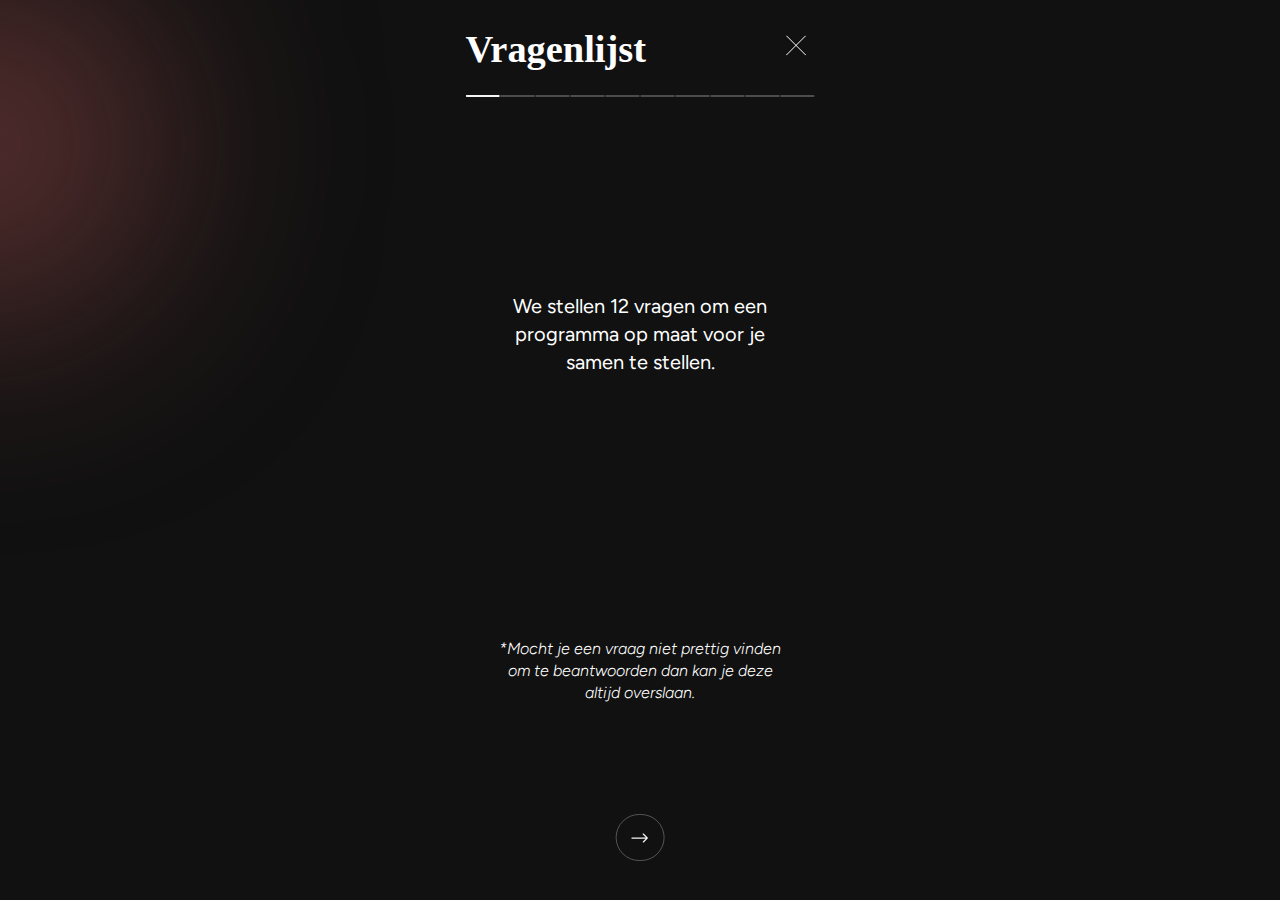
==== intro.html @ 3a5cc45b "***" ====
<!DOCTYPE html>
<html lang="en">
<head>
    <meta charset="UTF-8">
    <meta name="viewport" content="width=device-width, initial-scale=1.0">
    <title>Document</title>

    <link rel="stylesheet" href="components.css">
    <link rel="stylesheet" href="intro.css">
</head>
<body>

    <section>
        <header>
            <h1>Vragenlijst</h1>
            <a class="quit" href=""><img src="assets/quit.svg" alt="afsluitenbutton"></a>
        </header>
        <img class="progressionbar" src="assets/progressionbar.svg" alt="progressionbar">
    </section>

    <article>
        <p class="intro-article">We stellen 12 vragen om een programma op maat voor je samen te stellen.</p>
        <p class="disclaimer-article">*Mocht je een vraag niet prettig vinden om te beantwoorden dan kan je deze altijd overslaan. </p>
    </article>

    <a class="arrow" href="vraag1.html"><img src="assets/arrowright.svg" alt="verderbutton"></a>

    <img class="redmesh" src="assets/redmesh.svg" alt="">

</body>
</html>
---- components.css ----
/* fonts */
@import url('https://fonts.googleapis.com/css2?family=Figtree:ital,wght@0,300..900;1,300..900&display=swap');

@font-face {
    font-family: 'Calvino Grande';
    src: url(fonts/Calvino-Grande-Variable-trial.ttf);    
}

body {
    font-family: Figtree;
    background-color: #111;
    color: white;

    margin: 0;
}
---- intro.css ----
/* header */
section {
    position: absolute;
    left: 50%;
    transform: translate(-50%);

    margin-top: 1.7rem;

    width: auto;
    height: auto;
}

header {
    font-family: calvino grande;
    font-size: 1.2rem;
}

h1 {
    margin-top: 0;
    margin-bottom: 0.7rem;
}

.quit {
    position: absolute;
    right: 0.5rem;
    top: 0.5rem;
}



/* middelste stuk text */
.intro-article {
    position: absolute;
    left: 50%;
    bottom: 56%;
    transform: translate(-50%);
    width: 18.625rem;

    text-align: center;
    font-size: 1.25rem;
    line-height: 140%;
}

/* onderste stuk text */
.disclaimer-article {
    position: absolute;
    left: 50%;
    bottom: 20%;
    transform: translate(-50%);
    width: 18.625rem;

    text-align: center;
    font-style: italic;
    font-size: 1rem;
    font-weight: 300;
    line-height: 137.5%;
}

/* knop */
.arrow {
    color: white;
    outline: 1px solid #555555;

    padding: 0.8rem 0.9rem;
    border-radius: 9999rem;

    /* positioneren */
    position: absolute;
    left: 50%;
    bottom: 2.5rem;
    transform: translate(-50%);  
    z-index: 1; 

    cursor: pointer; 
}

.redmesh {
    position: absolute;
    top: 0;
    left: -10rem;

    filter: blur(5rem);
    scale: 130%;
    z-index: -1;
}
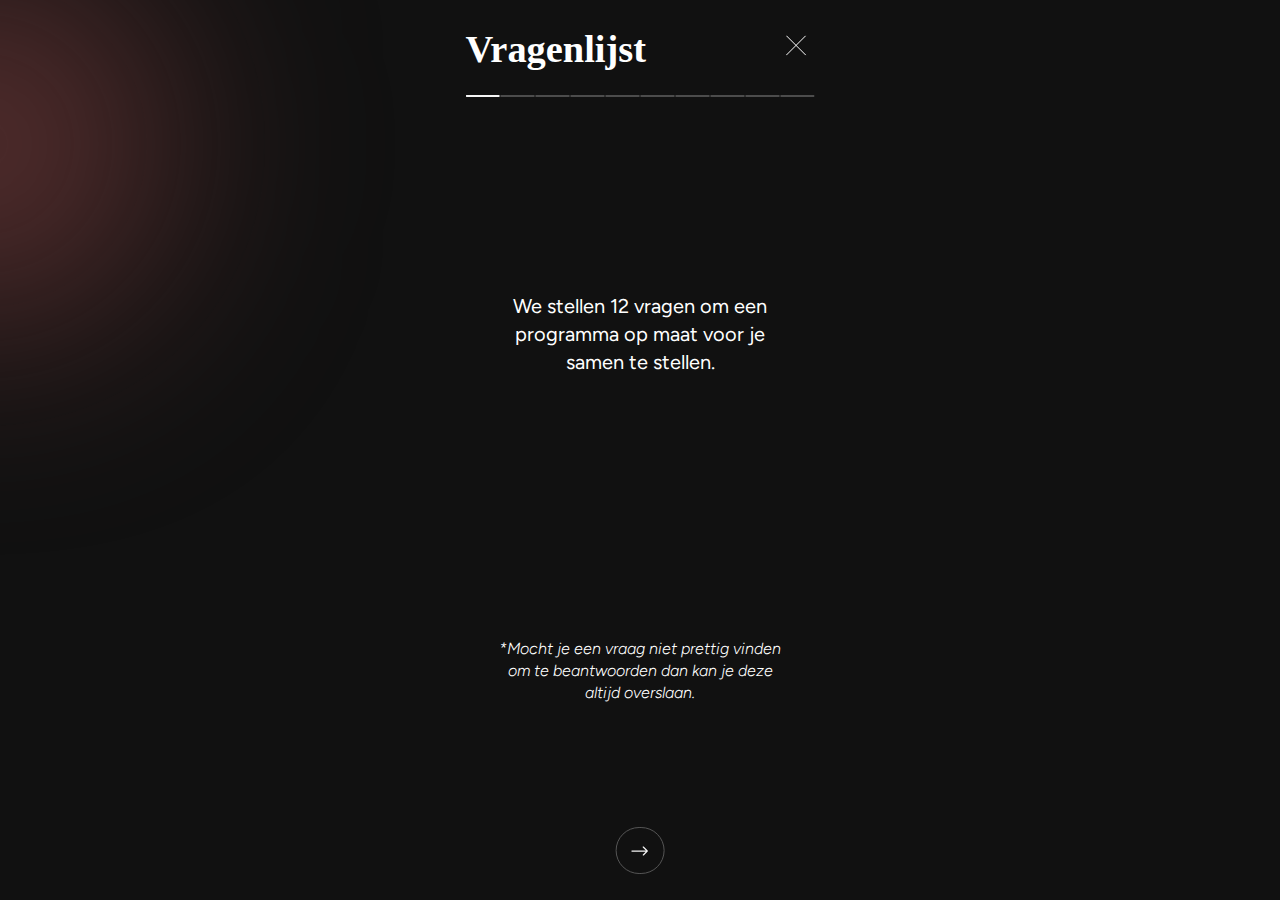
==== commit 5a2b3ec5: "button hoogte fix" ====
--- a/intro.html
+++ b/intro.html
@@ -23,7 +23,9 @@
         <p class="disclaimer-article">*Mocht je een vraag niet prettig vinden om te beantwoorden dan kan je deze altijd overslaan. </p>
     </article>
 
+    <div class="links">
     <a class="arrow" href="vraag1.html"><img src="assets/arrowright.svg" alt="verderbutton"></a>
+    </div>
 
     <img class="redmesh" src="assets/redmesh.svg" alt="">
 
--- a/intro.css
+++ b/intro.css
@@ -57,19 +57,22 @@
 }
 
 /* knop */
+.links {
+    /* positioneren */
+    position: absolute;
+    left: 50%;
+    bottom: 2.5rem;
+    transform: translate(-50%);  
+    z-index: 1; 
+    width: max-content;
+}
+
 .arrow {
     color: white;
     outline: 1px solid #555555;
 
     padding: 0.8rem 0.9rem;
     border-radius: 9999rem;
-
-    /* positioneren */
-    position: absolute;
-    left: 50%;
-    bottom: 2.5rem;
-    transform: translate(-50%);  
-    z-index: 1; 
 
     cursor: pointer; 
 }
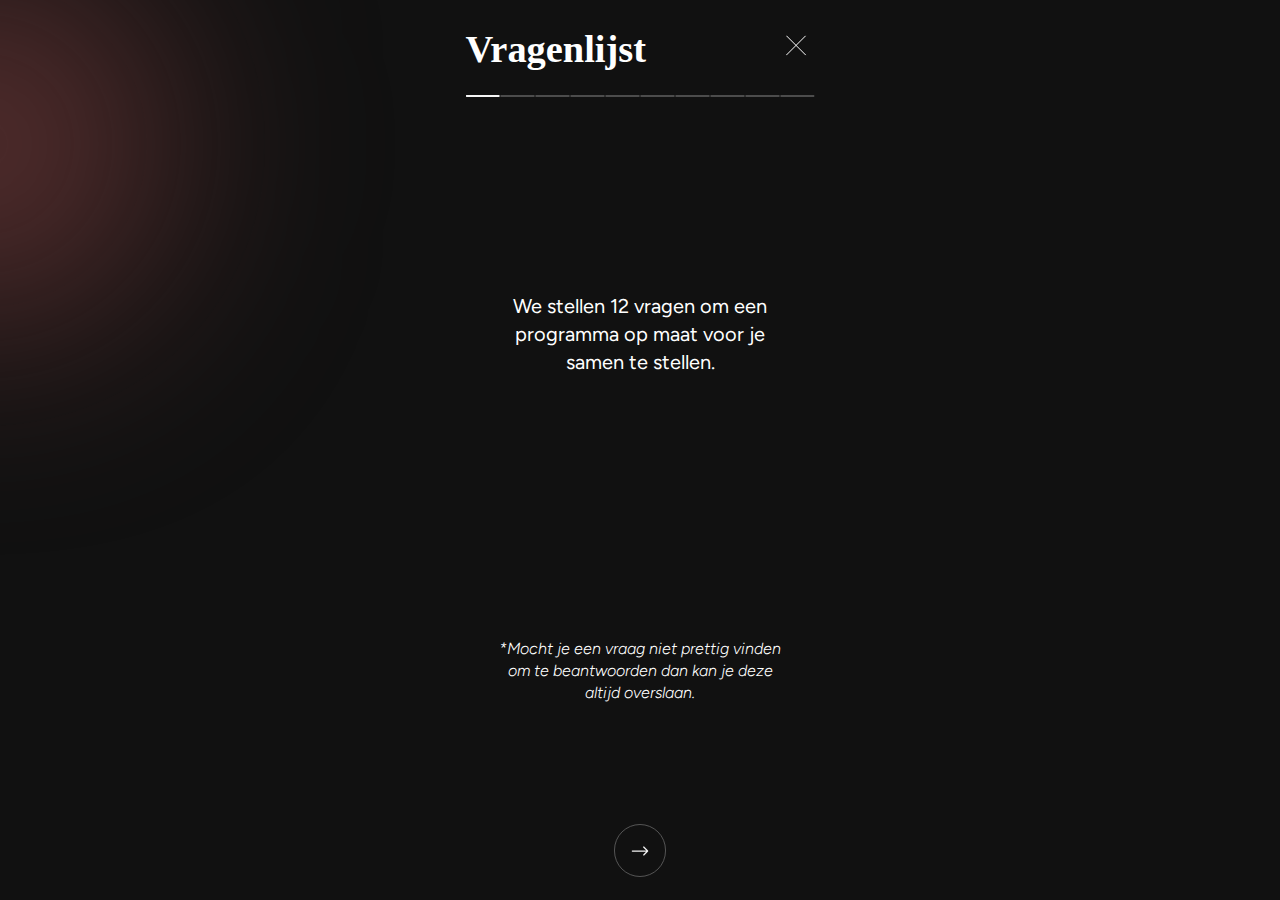
==== commit 85f2981f: "Issue #2 verwerkt" ====
--- a/intro.html
+++ b/intro.html
@@ -1,5 +1,5 @@
 <!DOCTYPE html>
-<html lang="en">
+<html lang="nl">
 <head>
     <meta charset="UTF-8">
     <meta name="viewport" content="width=device-width, initial-scale=1.0">
@@ -18,10 +18,10 @@
         <img class="progressionbar" src="assets/progressionbar.svg" alt="progressionbar">
     </section>
 
-    <article>
+    <aside>
         <p class="intro-article">We stellen 12 vragen om een programma op maat voor je samen te stellen.</p>
         <p class="disclaimer-article">*Mocht je een vraag niet prettig vinden om te beantwoorden dan kan je deze altijd overslaan. </p>
-    </article>
+    </aside>
 
     <div class="links">
     <a class="arrow" href="vraag1.html"><img src="assets/arrowright.svg" alt="verderbutton"></a>
--- a/components.css
+++ b/components.css
@@ -12,4 +12,6 @@
     color: white;
 
     margin: 0;
+
+    overflow: hidden;
 }--- a/intro.css
+++ b/intro.css
@@ -71,12 +71,13 @@
     color: white;
     outline: 1px solid #555555;
 
-    padding: 0.8rem 0.9rem;
+    padding: 1rem 1rem;
     border-radius: 9999rem;
 
     cursor: pointer; 
 }
 
+/* redmesh */
 .redmesh {
     position: absolute;
     top: 0;
